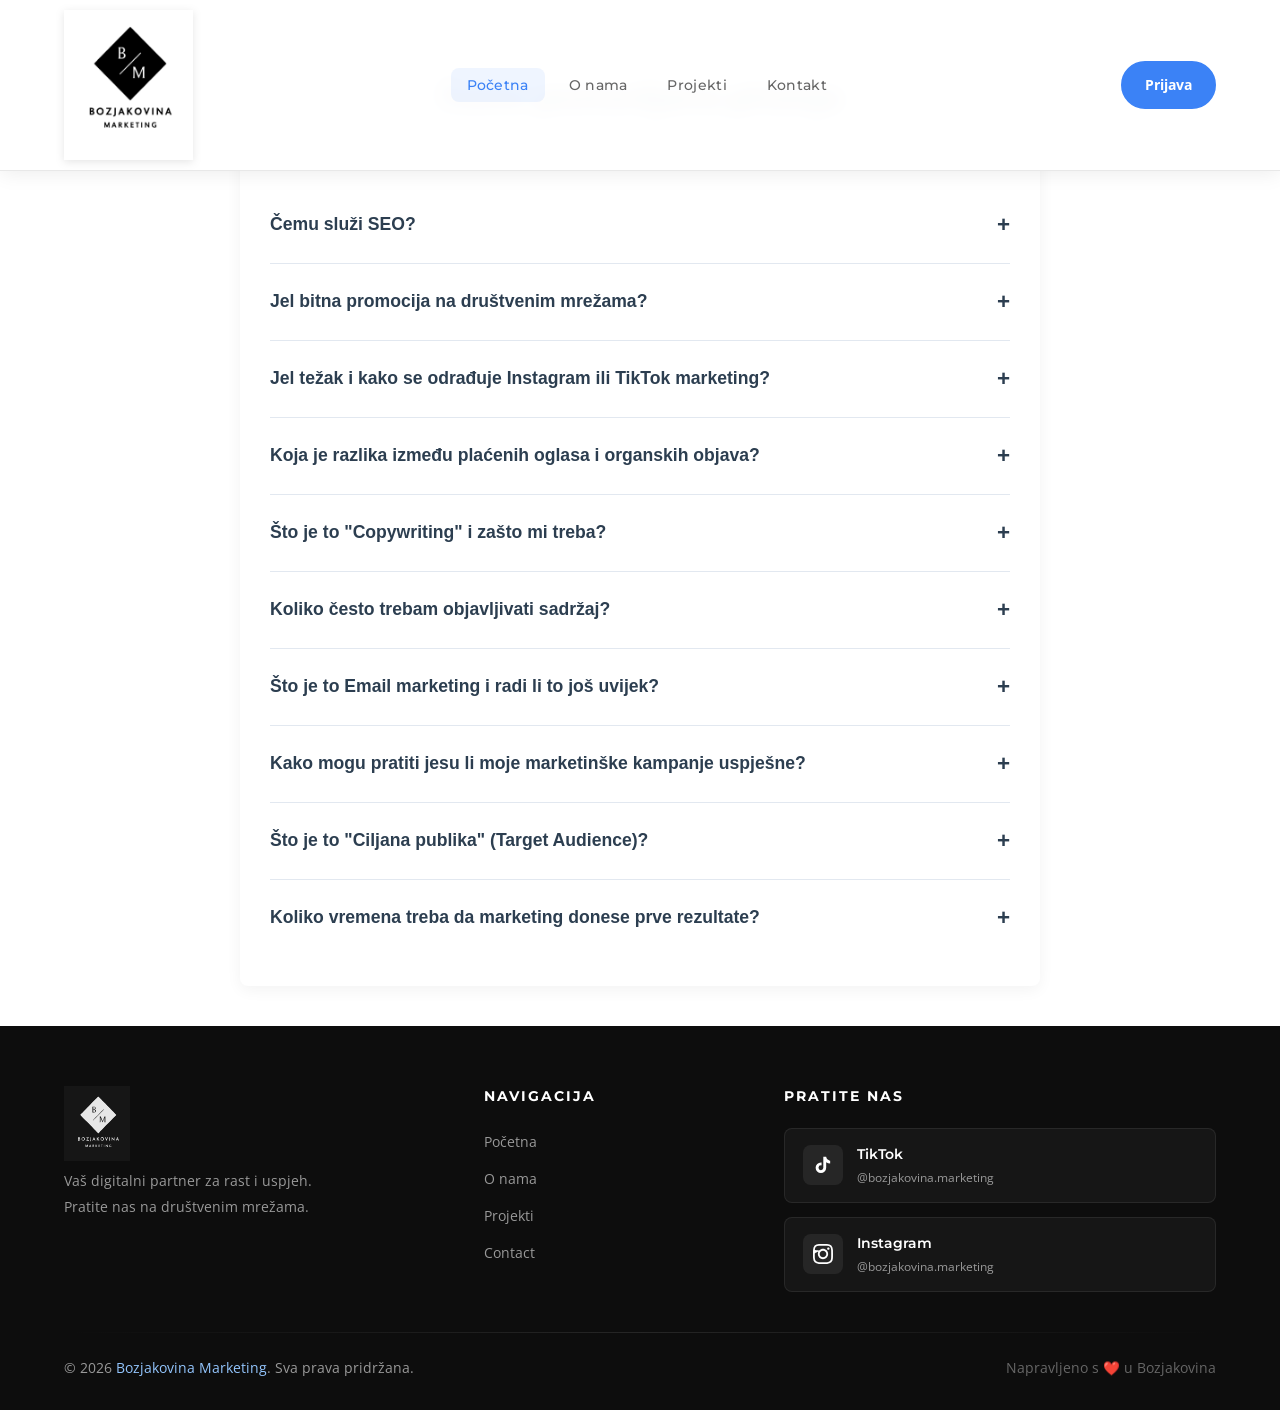
==== faq.html @ fbff88ef "Update faq.html" ====
<!DOCTYPE html>
<html lang="hr">
<head>
    <head>
    <meta charset="UTF-8">
    <meta name="viewport" content="width=device-width, initial-scale=1.0">
    <meta name="author" content="Božjakovina Marketing">
    <meta name="robots" content="index, follow">

    <title>Često Postavljana Pitanja (FAQ) | Božjakovina Marketing</title>
    <meta name="description" content="Saznajte sve o digitalnom marketingu, SEO optimizaciji, TikTok i Instagram oglašavanju. Pogledajte odgovore na najčešća pitanja naših klijenata u Božjakovina Marketingu.">
    <meta name="keywords" content="digitalni marketing faq, SEO optimizacija, instagram marketing, tiktok marketing, društvene mreže, bozjakovina marketing pitanja, nauči marketing">
    <link rel="canonical" href="https://create-webstr.github.io/Bozjakovina-Marketing/faq.html">

    <meta property="og:type" content="website">
    <meta property="og:url" content="https://create-webstr.github.io/Bozjakovina-Marketing/faq.html">
    <meta property="og:title" content="Često Postavljana Pitanja (FAQ) | Božjakovina Marketing">
    <meta property="og:description" content="Naučite osnove digitalnog marketinga kroz našu FAQ stranicu. Saznajte čemu služi SEO i kako pokrenuti društvene mreže.">
    <meta property="og:image" content="https://create-webstr.github.io/Bozjakovina-Marketing/logo.png">
    <meta property="og:site_name" content="Božjakovina Marketing">

    <!-- Twitter kartice -->
    <meta property="twitter:card" content="summary_large_image">
    <meta property="twitter:url" content="https://create-webstr.github.io/Bozjakovina-Marketing/faq.html">
    <meta property="twitter:title" content="Često Postavljana Pitanja (FAQ) | Božjakovina Marketing">
    <meta property="twitter:description" content="Imate pitanja o marketingu? Pogledajte našu FAQ stranicu i naučite osnove SEO-a i društvenih mreža.">
    <meta property="twitter:image" content="https://create-webstr.github.io/Bozjakovina-Marketing/logo.png">

    <!-- Google Strukturirani Podaci (Schema.org) za FAQ stranicu -->
    <script type="application/ld+json">
    {
      "@context": "https://schema.org",
      "@type": "FAQPage",
      "mainEntity": [{
        "@type": "Question",
        "name": "Čemu služi SEO?",
        "acceptedAnswer": {
          "@type": "Answer",
          "text": "SEO (Search Engine Optimization) služi za optimizaciju tvoje web stranice kako bi se ona prikazivala što više na Googleu kada ljudi traže tvoje usluge. Cilj je dobiti besplatan (organski) promet bez plaćanja oglasa."
        }
      }, {
        "@type": "Question",
        "name": "Jel bitna promocija na društvenim mrežama?",
        "acceptedAnswer": {
          "@type": "Answer",
          "text": "Izuzetno je bitna! Društvene mreže su mjesto gdje tvoji potencijalni kupci provode najviše vremena. Kroz njih gradiš povjerenje, komuniciraš izravno s publikom i stvaraš prepoznatljiv brend."
        }
      }, {
        "@type": "Question",
        "name": "Jel težak i kako se odrađuje Instagram ili TikTok marketing?",
        "acceptedAnswer": {
          "@type": "Answer",
          "text": "Nije težak ako si kreativan i dosljedan. Odrađuje se snimanjem kratkih, zanimljivih videozapisa (Reels i TikToks) koji rješavaju probleme tvoje publike ili ih zabavljaju. Ključ je u autentičnosti i praćenju trendova."
        }
      }]
    }
    </script>

    <link href="https://fonts.googleapis.com/css2?family=Montserrat:wght@300;400;600;700;900&family=Open+Sans:wght@300;400;600;700&display=swap" rel="stylesheet">
    <link rel="stylesheet" href="style12.css">
</head>
    
    <header class="header">
        <div class="header-container">
            <a href="index.html" class="logo-wrapper">
                <img src="logo.png" alt="Božjakovina Marketing Logo" class="logo">
            </a>

           <nav class="nav">
                <ul class="nav-list">
                    <li><a href="index.html" class="nav-link active">Početna</a></li>
                    <li><a href="Onama.html" class="nav-link">O nama</a></li>
                    <li><a href="projekti.html" class="nav-link">Projekti</a></li>
                    <li><a href="kontakt.html" class="nav-link">Kontakt</a></li>
                    <!-- ODJAVA ZA MOBITELE (id: mobile-logout) -->
                    <li id="mobile-logout" style="display: none;"><a href="#" onclick="odjava(event)" class="nav-link" style="color: red; font-weight: bold;">Odjava</a></li>
                </ul>
            </nav>
         <div class="header-actions" id="auth-status">
    <a href="prijava.html" class="btn-prijava">Prijava</a>
    </div>
            <button class="mobile-menu-toggle" aria-label="Otvori izbornik">
    <span class="bar"></span>
    <span class="bar"></span>
    <span class="bar"></span>
    </button>
        </div>
    </header>
    
<body>

    <div class="faq-container">
        <h1>Često postavljana pitanja</h1>
        <p class="subtitle">Naučite osnove digitalnog marketinga i unaprijedite svoje poslovanje</p>

        <!-- 1. Pitanje -->
        <div class="faq-item">
            <button class="faq-question">
                <span>Čemu služi SEO?</span>
                <span class="icon">+</span>
            </button>
            <div class="faq-answer">
                SEO (Search Engine Optimization) služi za optimizaciju tvoje web stranice kako bi se ona prikazivala što više na Googleu kada ljudi traže tvoje usluge. Cilj je dobiti besplatan (organski) promet bez plaćanja oglasa.
            </div>
        </div>

        <!-- 2. Pitanje -->
        <div class="faq-item">
            <button class="faq-question">
                <span>Jel bitna promocija na društvenim mrežama?</span>
                <span class="icon">+</span>
            </button>
            <div class="faq-answer">
                Izuzetno je bitna! Društvene mreže su mjesto gdje tvoji potencijalni kupci provode najviše vremena. Kroz njih gradiš povjerenje, komuniciraš izravno s publikom i stvaraš prepoznatljiv brend.
            </div>
        </div>

        <!-- 3. Pitanje -->
        <div class="faq-item">
            <button class="faq-question">
                <span>Jel težak i kako se odrađuje Instagram ili TikTok marketing?</span>
                <span class="icon">+</span>
            </button>
            <div class="faq-answer">
                Nije težak ako si kreativan i dosljedan. Odrađuje se snimanjem kratkih, zanimljivih videozapisa (Reels i TikToks) koji rješavaju probleme tvoje publike ili ih zabavljaju. Ključ je u autentičnosti i praćenju trendova – skupe kamere ti ne trebaju, dovoljan je mobitel.
            </div>
        </div>

        <!-- 4. Pitanje -->
        <div class="faq-item">
            <button class="faq-question">
                <span>Koja je razlika između plaćenih oglasa i organskih objava?</span>
                <span class="icon">+</span>
            </button>
            <div class="faq-answer">
                Organske objave su besplatne i vide ih uglavnom tvoji postojeći pratitelji. Plaćeni oglasi (npr. Meta Ads ili Google Ads) omogućuju ti da platiš platformi kako bi tvoj sadržaj vidjelo tisuće novih ljudi koji točno odgovaraju tvom idealnom kupcu.
            </div>
        </div>

        <!-- 5. Pitanje -->
        <div class="faq-item">
            <button class="faq-question">
                <span>Što je to "Copywriting" i zašto mi treba?</span>
                <span class="icon">+</span>
            </button>
            <div class="faq-answer">
                Copywriting je vještina pisanja tekstova s ciljem da potaknu čitatelja na akciju (npr. kupnju, prijavu na newsletter ili slanje upita). Dobar tekst na stranici može drastično povećati prodaju jer objašnjava vrijednost tvog proizvoda.
            </div>
        </div>

        <!-- 6. Pitanje -->
        <div class="faq-item">
            <button class="faq-question">
                <span>Koliko često trebam objavljivati sadržaj?</span>
                <span class="icon">+</span>
            </button>
            <div class="faq-answer">
                Kvaliteta je uvijek važnija od kvantitete. Za početak je idealno imati 2 do 3 kvalitetne objave tjedno na Instagramu/Facebooku, dok TikTok voli malo češće objavljivanje (čak i svaki dan ako su videi kratki). Najvažnije je da si redovit.
            </div>
        </div>

        <!-- 7. Pitanje -->
        <div class="faq-item">
            <button class="faq-question">
                <span>Što je to Email marketing i radi li to još uvijek?</span>
                <span class="icon">+</span>
            </button>
            <div class="faq-answer">
                Itekako radi! Email marketing je slanje korisnih savjeta, novosti i ponuda direktno u sandučić tvojih pretplatnika. Smatra se jednim od najprofitabilnijih oblika marketinga jer šalješ poruku ljudima koji su već pokazali interes za tebe.
            </div>
        </div>

        <!-- 8. Pitanje -->
        <div class="faq-item">
            <button class="faq-question">
                <span>Kako mogu pratiti jesu li moje marketinške kampanje uspješne?</span>
                <span class="icon">+</span>
            </button>
            <div class="faq-answer">
                Uspjeh se prati pomoću analitičkih alata (poput Google Analyticsa ili ugrađene analitike na Instagramu). Gledaju se metrike kao što su broj posjeta stranici, postotak ljudi koji su kliknuli na oglas (CTR) i na kraju najvažnije – broj ostvarenih upita ili prodaja.
            </div>
        </div>

        <!-- 9. Pitanje -->
        <div class="faq-item">
            <button class="faq-question">
                <span>Što je to "Ciljana publika" (Target Audience)?</span>
                <span class="icon">+</span>
            </button>
            <div class="faq-answer">
                Ciljana publika je specifična skupina ljudi za koju je najvjerojatnije da će kupiti tvoj proizvod ili uslugu. Umjesto da prodaješ svima, marketing usmjeravaš prema njima na temelju njihovih godina, lokacije, interesa i problema koje imaju.
            </div>
        </div>

        <!-- 10. Pitanje -->
        <div class="faq-item">
            <button class="faq-question">
                <span>Koliko vremena treba da marketing donese prve rezultate?</span>
                <span class="icon">+</span>
            </button>
            <div class="faq-answer">
                Plaćeni oglasi mogu donijeti prve upite već u roku od nekoliko dana. S druge strane, dugoročne strategije poput SEO optimizacije i građenja organske publike na društvenim mrežama obično zahtijevaju 3 do 6 mjeseci kontinuiranog rada da bi se vidjeli pravi rezultati.
            </div>
        </div>

    </div>
    
<!-- FOOTER -->
    <footer class="footer">
        <div class="footer-container">

            <!-- Footer gornji dio -->
            <div class="footer-top">
                <!-- Logo i opis -->
                <div class="footer-brand">
                    <img src="LogoVectorCrno.svg" alt="Bozjakovina Marketing Logo" class="footer-logo">
                    <p class="footer-opis">
                        Vaš digitalni partner za rast i uspjeh. 
                        Pratite nas na društvenim mrežama.
                    </p>
                </div>

                <!-- Brze poveznice -->
                <div class="footer-links">
                    <h4 class="footer-naslov">Navigacija</h4>
                    <ul>
                        <li><a href="#home">Početna</a></li>
                        <li><a href="Onama.html">O nama</a></li>
                        <li><a href="projekti.html">Projekti</a></li>
                        <li><a href="kontakt.html">Contact</a></li>
                    </ul>
                </div>

                <!-- Društvene mreže -->
                <div class="footer-social">
                    <h4 class="footer-naslov">Pratite nas</h4>
                    <div class="social-links">

                        <!-- TikTok -->
                        <a href="https://www.tiktok.com/@bozjakovinamarket" 
                           target="_blank" 
                           class="social-card tiktok">
                            <div class="social-icon-wrapper">
                                <svg class="social-svg" viewBox="0 0 24 24" fill="currentColor">
                                    <path d="M19.59 6.69a4.83 4.83 0 01-3.77-4.25V2h-3.45v13.67a2.89 2.89 0 01-2.88 2.5 2.89 2.89 0 01-2.89-2.89 2.89 2.89 0 012.89-2.89c.28 0 .54.04.79.1V9.01a6.27 6.27 0 00-.79-.05 6.34 6.34 0 00-6.34 6.34 6.34 6.34 0 006.34 6.34 6.34 6.34 0 006.33-6.34V8.69a8.18 8.18 0 004.78 1.52V6.75a4.85 4.85 0 01-1.01-.06z"/>
                                </svg>
                            </div>
                            <div class="social-info">
                                <span class="social-name">TikTok</span>
                                <span class="social-handle">@bozjakovina.marketing</span>
                            </div>
                        </a>

                        <!-- Instagram -->
                        <a href="https://www.instagram.com/bozjakovinamarketing" 
                           target="_blank" 
                           class="social-card instagram">
                            <div class="social-icon-wrapper">
                                <svg class="social-svg" viewBox="0 0 24 24" fill="currentColor">
                                    <path d="M12 2.163c3.204 0 3.584.012 4.85.07 3.252.148 4.771 1.691 4.919 4.919.058 1.265.069 1.645.069 4.849 0 3.205-.012 3.584-.069 4.849-.149 3.225-1.664 4.771-4.919 4.919-1.266.058-1.644.07-4.85.07-3.204 0-3.584-.012-4.849-.07-3.26-.149-4.771-1.699-4.919-4.92-.058-1.265-.07-1.644-.07-4.849 0-3.204 013-3.583.07-4.849.149-3.227 1.664-4.771 4.919-4.919 1.266-.057 1.645-.069 4.849-.069zm0-2.163c-3.259 0-3.667.014-4.947.072-4.358.2-6.78 2.618-6.98 6.98-.059 1.281-.073 1.689-.073 4.948 0 3.259.014 3.668.072 4.948.2 4.358 2.618 6.78 6.98 6.98 1.281.058 1.689.072 4.948.072 3.259 0 3.668-.014 4.948-.072 4.354-.2 6.782-2.618 6.979-6.98.059-1.28.073-1.689.073-4.948 0-3.259-.014-3.667-.072-4.947-.196-4.354-2.617-6.78-6.979-6.98-1.281-.059-1.69-.073-4.949-.073zm0 5.838c-3.403 0-6.162 2.759-6.162 6.162s2.759 6.163 6.162 6.163 6.162-2.759 6.162-6.163c0-3.403-2.759-6.162-6.162-6.162zm0 10.162c-2.209 0-4-1.79-4-4 0-2.209 1.791-4 4-4s4 1.791 4 4c0 2.21-1.791 4-4 4zm6.406-11.845c-.796 0-1.441.645-1.441 1.44s.645 1.44 1.441 1.44c.795 0 1.439-.645 1.439-1.44s-.644-1.44-1.439-1.44z"/>
                                </svg>
                            </div>
                            <div class="social-info">
                                <span class="social-name">Instagram</span>
                                <span class="social-handle">@bozjakovina.marketing</span>
                            </div>
                        </a>

                    </div>
                </div>
            </div>

            <!-- Footer donji dio -->
            <div class="footer-bottom">
                <div class="footer-divider"></div>
                <div class="footer-bottom-content">
                    <p class="footer-copyright">
                        &copy; 2026 <span class="highlight">Bozjakovina Marketing</span>. Sva prava pridržana.
                    </p>
                    <p class="footer-made">Napravljeno s ❤️ u Bozjakovina</p>
                </div>
            </div>

        </div>
    </footer>

    <script>
  // Mobilni izbornik lakša navigacija
        const menuToggle = document.querySelector('.mobile-menu-toggle');
        const navList = document.querySelector('.nav-list');

        menuToggle.addEventListener('click', () => {
            menuToggle.classList.toggle('active');
            navList.classList.toggle('active');
        });

        document.querySelectorAll('.nav-link').forEach(link => {
            link.addEventListener('click', () => {
                menuToggle.classList.remove('active');
                navList.classList.remove('active');
            });
        });
    </script>
    
    <script>
        // Selektiramo sve gumbe s pitanjima
        const questions = document.querySelectorAll('.faq-question');

        // Prolazimo kroz svaki gumb pomoću klasične petlje
        for (let i = 0; i < questions.length; i++) {
            questions[i].addEventListener('click', function() {
                // Pronalazimo glavni kontejner tog pitanja (.faq-item)
                const item = this.parentElement;
                
                // Ako želiš da se klikom na jedno pitanje automatski zatvore sva ostala, 
                // otkomentiraj (makni //) sljedeće tri linije koda ispod:
                // document.querySelectorAll('.faq-item').forEach(el => {
                //     if(el !== item) el.classList.remove('active');
                // });

                // Toggle klase 'active' na kliknutom elementu
                item.classList.toggle('active');
            });
        }
    </script>
            <script>
            window.onload = function() {
            const spremljenoIme = localStorage.getItem('korisnikIme');
            const authStatus = document.getElementById('auth-status');
            const mobileLogout = document.getElementById('mobile-logout');

            if (spremljenoIme) {
                // 1. Postavi desktop verziju (Ime + Odjava pored)
                if (authStatus) {
                    authStatus.innerHTML = `
                        <span class="desktop-user-name" style="margin-right:15px; font-weight:700; color: #333;">Bok, ${spremljenoIme}</span>
                        <a href="#" class="desktop-logout-btn" onclick="odjava(event)" style="color:red; font-size:0.8rem; font-weight:bold; text-decoration:none;">Odjava</a>
                    `;
                }
                
                // 2. Omogući mobilnu verziju u hamburgeru
                if (mobileLogout) {
                    mobileLogout.style.display = 'block';
                }
            }
        };
        // Funkcija za odjavu
        function odjava(event) {
            if(event) event.preventDefault(); // Sprječava skakanje stranice na vrh zbog '#' linka
            localStorage.removeItem('korisnikIme'); // Briše ime iz memorije browsera
            location.reload(); // Osvježava stranicu da ponovno prikaže gumb "Prijava"
        }
    </script>
</body>
</html>
---- style12.css ----
* {
    margin: 0;
    padding: 0;
    box-sizing: border-box;
}

:root {
    /* Crno-bijela paleta s nijansama sive */
    --bijela:        #FFFFFF;
    --svijetlo-siva: #F5F5F5;
    --siva-1:        #E8E8E8;
    --siva-2:        #CCCCCC;
    --siva-3:        #999999;
    --siva-4:        #666666;
    --tamno-siva:    #333333;
    --gotovo-crna:   #1A1A1A;
    --crna:          #0D0D0D;

    /* Plava paleta */
    --plava-svijetla: #93C5FD;
    --plava:          #3B82F6;
    --plava-tamna:    #1D4ED8;
    --plava-extra:    #1E3A8A;

    /* Ostalo */
    --border-radius:  8px;
    --border-radius-lg: 16px;
    --transition:     all 0.3s ease;
    --shadow:         0 4px 20px rgba(0, 0, 0, 0.15);
    --shadow-hover:   0 8px 30px rgba(59, 130, 246, 0.25);
}

html {
    scroll-behavior: smooth;
}

body {
    font-family: 'Open Sans', sans-serif;
    background-color: var(--bijela);
    color: var(--tamno-siva);
    line-height: 1.6;
    overflow-x: hidden;
}

/* ========================================
   POMOĆNE KLASE
======================================== */
.highlight {
    color: var(--plava);
}

.section-container {
    max-width: 1200px;
    margin: 0 auto;
    padding: 80px 24px;
}

.section-title {
    font-family: 'Montserrat', sans-serif;
    font-size: clamp(1.8rem, 4vw, 2.8rem);
    font-weight: 700;
    color: var(--gotovo-crna);
    text-align: center;
    margin-bottom: 12px;
}

.section-subtitle {
    text-align: center;
    color: var(--siva-4);
    font-size: 1.1rem;
    margin-bottom: 60px;
}

/* ========================================
   GUMBI
======================================== */
.btn {
    display: inline-block;
    padding: 14px 32px;
    border-radius: var(--border-radius);
    font-family: 'Montserrat', sans-serif;
    font-weight: 600;
    font-size: 0.95rem;
    text-decoration: none;
    cursor: pointer;
    border: 2px solid transparent;
    transition: var(--transition);
    letter-spacing: 0.5px;
}

.btn-primary {
    background-color: var(--plava);
    color: var(--bijela);
    border-color: var(--plava);
}

.btn-primary:hover {
    background-color: var(--plava-tamna);
    border-color: var(--plava-tamna);
    transform: translateY(-2px);
    box-shadow: var(--shadow-hover);
}

.btn-secondary {
    background-color: transparent;
    color: var(--tamno-siva);
    border-color: var(--siva-2);
}

.btn-secondary:hover {
    background-color: var(--tamno-siva);
    color: var(--bijela);
    border-color: var(--tamno-siva);
    transform: translateY(-2px);
}

/* ========================================
   HEADER
======================================== */
.header {
    position: fixed;
    top: 0;
    left: 0;
    width: 100%;
    z-index: 1000;
    background-color: rgba(255, 255, 255, 0.96);
    backdrop-filter: blur(10px);
    border-bottom: 1px solid var(--siva-1);
    box-shadow: 0 2px 20px rgba(0, 0, 0, 0.08);
}

.header-container {
    max-width: 1200px;
    margin: 0 auto;
    padding: 0 24px;
    height: 170px;
    display: flex;
    align-items: center;
    justify-content: space-between;
}

/* Logo */
.logo-wrapper {
    display: flex;
    align-items: left;
    gap: 12px; /* Razmak između slike i teksta ako ga dodaš */
    text-decoration: none;
}

.logo {
    /* Povećano sa 44px na 54px za bolju vidljivost */
    height: 150px; 
    width: auto;
    transition: var(--transition);
    /* Uklonjen filter brightness(0) kako bi se vidjele originalne boje */
    /* Ako želiš da bude crn, ostavi filter, ali preporučujem original */
    filter: drop-shadow(0 2px 4px rgba(0,0,0,0.1));
}

.logo:hover {
    transform: scale(1.05); /* Lagano povećanje na hover umjesto samo promjene boje */
}

/* Dodatak: Tekstualni logo ako je slika presitna */
.logo-text {
    font-family: 'Montserrat', sans-serif;
    font-weight: 800;
    font-size: 1.4rem;
    color: var(--gotovo-crna);
    letter-spacing: -0.5px;
    text-transform: uppercase;
}

.logo-text span {
    color: var(--plava);
}

/* Navigacija */
.nav-list {
    list-style: none;
    display: flex;
    gap: 8px;
    align-items: center;
}

.nav-link {
    text-decoration: none;
    color: var(--siva-4);
    font-family: 'Montserrat', sans-serif;
    font-weight: 500;
    font-size: 0.9rem;
    padding: 8px 16px;
    border-radius: var(--border-radius);
    transition: var(--transition);
    letter-spacing: 0.3px;
}

.nav-link:hover,
.nav-link.active {
    color: var(--plava);
    background-color: rgba(59, 130, 246, 0.08);
}

/* ========================================
   HERO SEKCIJA
======================================== */
.hero {
    min-height: 100vh;
    display: flex;
    align-items: center;
    justify-content: center;
    position: relative;
    background: linear-gradient(
        135deg,
        var(--bijela) 0%,
        var(--svijetlo-siva) 50%,
        var(--siva-1) 100%
    );
    overflow: hidden;
    padding-top: 72px;
}

.hero-content {
    text-align: center;
    z-index: 2;
    padding: 40px 24px;
    max-width: 800px;
}

.hero-subtitle {
    font-family: 'Montserrat', sans-serif;
    font-size: 1rem;
    font-weight: 400;
    color: var(--siva-4);
    letter-spacing: 3px;
    text-transform: uppercase;
    margin-bottom: 16px;
}

.hero-title {
    font-family: 'Montserrat', sans-serif;
    font-size: clamp(2.5rem, 8vw, 5.5rem);
    font-weight: 900;
    line-height: 1.1;
    color: var(--gotovo-crna);
    margin-bottom: 24px;
    letter-spacing: -1px;
}

.hero-description {
    font-size: 1.15rem;
    color: var(--siva-4);
    margin-bottom: 40px;
    line-height: 1.8;
    font-weight: 300;
}

.hero-buttons {
    display: flex;
    gap: 16px;
    justify-content: center;
    flex-wrap: wrap;
}

/* Dekorativni krugovi */
.hero-decoration {
    position: absolute;
    width: 100%;
    height: 100%;
    top: 0;
    left: 0;
    pointer-events: none;
    z-index: 1;
}

.circle {
    position: absolute;
    border-radius: 50%;
    opacity: 0.08;
}

.circle-1 {
    width: 600px;
    height: 600px;
    background: var(--plava);
    top: -200px;
    right: -150px;
}

.circle-2 {
    width: 400px;
    height: 400px;
    background: var(--tamno-siva);
    bottom: -100px;
    left: -100px;
}

.circle-3 {
    width: 200px;
    height: 200px;
    background: var(--plava-tamna);
    top: 40%;
    left: 10%;
    opacity: 0.05;
}

/* ========================================
   USLUGE SEKCIJA
======================================== */
.usluge {
    background-color: var(--bijela);
    border-top: 1px solid var(--siva-1);
}

.usluge-grid {
    display: grid;
    grid-template-columns: repeat(auto-fit, minmax(240px, 1fr));
    gap: 28px;
    margin-top: 20px;
}

.usluga-card {
    background-color: var(--svijetlo-siva);
    border: 1px solid var(--siva-1);
    border-radius: var(--border-radius-lg);
    padding: 36px 28px;
    text-align: center;
    transition: var(--transition);
    position: relative;
    overflow: hidden;
}

.usluga-card::before {
    content: '';
    position: absolute;
    top: 0;
    left: 0;
    width: 100%;
    height: 3px;
    background: linear-gradient(90deg, var(--plava), var(--plava-tamna));
    transform: scaleX(0);
    transition: var(--transition);
}

.usluga-card:hover {
    transform: translateY(-6px);
    box-shadow: var(--shadow-hover);
    border-color: rgba(59, 130, 246, 0.2);
    background-color: var(--bijela);
}

.usluga-card:hover::before {
    transform: scaleX(1);
}

.card-icon {
    font-size: 2.8rem;
    margin-bottom: 20px;
    display: block;
}

.usluga-card h3 {
    font-family: 'Montserrat', sans-serif;
    font-size: 1.2rem;
    font-weight: 700;
    color: var(--gotovo-crna);
    margin-bottom: 12px;
}

.usluga-card p {
    color: var(--siva-4);
    font-size: 0.95rem;
    line-height: 1.7;
}

/* ========================================
   O NAMA SEKCIJA
======================================== */
.o-nama {
    background-color: var(--svijetlo-siva);
    border-top: 1px solid var(--siva-1);
    border-bottom: 1px solid var(--siva-1);
}

.o-nama-content {
    display: grid;
    grid-template-columns: 1fr 1fr;
    gap: 80px;
    align-items: center;
}

.o-nama-text p {
    color: var(--siva-4);
    font-size: 1rem;
    line-height: 1.8;
    margin-bottom: 20px;
}

.o-nama-text .section-title {
    text-align: left;
    margin-bottom: 24px;
}

/* Statistike */
.statistike {
    display: flex;
    gap: 32px;
    margin-top: 36px;
}

.stat {
    display: flex;
    flex-direction: column;
    align-items: center;
    padding: 20px 24px;
    background: var(--bijela);
    border: 1px solid var(--siva-1);
    border-radius: var(--border-radius);
    flex: 1;
    transition: var(--transition);
}

.stat:hover {
    border-color: var(--plava);
    box-shadow: 0 4px 15px rgba(59, 130, 246, 0.15);
}

.stat-broj {
    font-family: 'Montserrat', sans-serif;
    font-size: 2rem;
    font-weight: 900;
    color: var(--plava);
}

.stat-tekst {
    font-size: 0.8rem;
    color: var(--siva-4);
    font-weight: 600;
    text-transform: uppercase;
    letter-spacing: 0.5px;
    margin-top: 4px;
    text-align: center;
}

/* Vizual */
.visual-box {
    display: flex;
    align-items: center;
    justify-content: center;
    background: var(--bijela);
    border: 2px solid var(--siva-1);
    border-radius: var(--border-radius-lg);
    padding: 60px 40px;
    box-shadow: var(--shadow);
    position: relative;
    overflow: hidden;
}

.visual-box::after {
    content: '';
    position: absolute;
    bottom: 0;
    left: 0;
    width: 100%;
    height: 4px;
    background: linear-gradient(90deg, var(--plava), var(--plava-tamna));
}

.visual-logo {
    width: 80%;
    max-width: 280px;
    height: auto;
    filter: brightness(0);
    opacity: 0.85;
}

/* ========================================
   KONTAKT SEKCIJA
======================================== */
.kontakt {
    background-color: var(--bijela);
}

.kontakt-wrapper {
    display: grid;
    grid-template-columns: 1fr 1.5fr;
    gap: 60px;
    align-items: start;
}

.kontakt-info {
    display: flex;
    flex-direction: column;
    gap: 28px;
}

.kontakt-item {
    display: flex;
    align-items: flex-start;
    gap: 16px;
    padding: 20px;
    background-color: var(--svijetlo-siva);
    border: 1px solid var(--siva-1);
    border-radius: var(--border-radius);
    transition: var(--transition);
}

.kontakt-item:hover {
    border-color: var(--plava);
    box-shadow: 0 4px 15px rgba(59, 130, 246, 0.1);
}

.kontakt-icon {
    font-size: 1.6rem;
    flex-shrink: 0;
    margin-top: 2px;
}

.kontakt-item strong {
    font-family: 'Montserrat', sans-serif;
    font-size: 0.85rem;
    color: var(--plava);
    text-transform: uppercase;
    letter-spacing: 1px;
    display: block;
    margin-bottom: 4px;
}

.kontakt-item p {
    color: var(--siva-4);
    font-size: 0.95rem;
}

/* Forma */
.kontakt-forma {
    display: flex;
    flex-direction: column;
    gap: 16px;
}

.forma-group {
    width: 100%;
}

.forma-input,
.forma-textarea {
    width: 100%;
    padding: 14px 18px;
    background-color: var(--svijetlo-siva);
    border: 1.5px solid var(--siva-1);
    border-radius: var(--border-radius);
    font-family: 'Open Sans', sans-serif;
    font-size: 0.95rem;
    color: var(--tamno-siva);
    transition: var(--transition);
    outline: none;
    resize: none;
}

.forma-input:focus,
.forma-textarea:focus {
    border-color: var(--plava);
    background-color: var(--bijela);
    box-shadow: 0 0 0 3px rgba(59, 130, 246, 0.1);
}

.forma-input::placeholder,
.forma-textarea::placeholder {
    color: var(--siva-3);
}

.forma-textarea {
    min-height: 140px;
}

/* ========================================
   FOOTER
======================================== */
.footer {
    background-color: var(--crna);
    color: var(--siva-2);
}

.footer-container {
    max-width: 1200px;
    margin: 0 auto;
    padding: 0 24px;
}

/* Footer gornji dio */
.footer-top {
    display: grid;
    grid-template-columns: 1.5fr 1fr 1.8fr;
    gap: 60px;
    padding: 60px 0 40px;
}

/* Brand / Logo dio */
.footer-brand {
    display: left;
    flex-direction: column;
    gap: 20px;
}

.footer-logo {
    height: 75px;
    width: auto;
    opacity: 0.9;
    transition: var(--transition);
}

.footer-logo:hover {
    filter: brightness(0) invert(40%) sepia(90%) 
            saturate(500%) hue-rotate(200deg);
    opacity: 1;
}

.footer-opis {
    color: var(--siva-3);
    font-size: 0.9rem;
    line-height: 1.8;
    max-width: 280px;
}

/* Footer linkovi */
.footer-naslov {
    font-family: 'Montserrat', sans-serif;
    font-size: 0.85rem;
    font-weight: 700;
    color: var(--bijela);
    text-transform: uppercase;
    letter-spacing: 2px;
    margin-bottom: 20px;
}

.footer-links ul {
    list-style: none;
    display: flex;
    flex-direction: column;
    gap: 10px;
}

.footer-links a {
    text-decoration: none;
    color: var(--siva-3);
    font-size: 0.9rem;
    transition: var(--transition);
    display: inline-block;
    padding: 2px 0;
}

.footer-links a:hover {
    color: var(--plava-svijetla);
    transform: translateX(4px);
}

/* Društvene mreže */
.footer-social {
    display: flex;
    flex-direction: column;
}

.social-links {
    display: flex;
    flex-direction: column;
    gap: 14px;
}

.social-card {
    display: flex;
    align-items: center;
    gap: 14px;
    padding: 14px 18px;
    border-radius: var(--border-radius);
    text-decoration: none;
    background-color: rgba(255, 255, 255, 0.04);
    border: 1px solid rgba(255, 255, 255, 0.08);
    transition: var(--transition);
}

.social-card:hover {
    transform: translateY(-2px);
    border-color: rgba(255, 255, 255, 0.15);
}

/* TikTok hover */
.social-card.tiktok:hover {
    background-color: rgba(255, 255, 255, 0.08);
    border-color: rgba(255, 255, 255, 0.2);
    box-shadow: 0 4px 20px rgba(255, 255, 255, 0.05);
}

/* Instagram hover */
.social-card.instagram:hover {
    background-color: rgba(59, 130, 246, 0.1);
    border-color: rgba(59, 130, 246, 0.3);
    box-shadow: 0 4px 20px rgba(59, 130, 246, 0.15);
}

.social-icon-wrapper {
    width: 40px;
    height: 40px;
    display: flex;
    align-items: center;
    justify-content: center;
    background-color: rgba(255, 255, 255, 0.07);
    border-radius: 8px;
    flex-shrink: 0;
}

.social-svg {
    width: 20px;
    height: 20px;
    color: var(--bijela);
}

.social-card.instagram:hover .social-svg {
    color: var(--plava-svijetla);
}

.social-info {
    display: flex;
    flex-direction: column;
    gap: 2px;
}

.social-name {
    font-family: 'Montserrat', sans-serif;
    font-weight: 600;
    font-size: 0.9rem;
    color: var(--bijela);
}

.social-handle {
    font-size: 0.78rem;
    color: var(--siva-3);
}

/* Footer donji dio */
.footer-divider {
    height: 1px;
    background: linear-gradient(
        90deg,
        transparent,
        rgba(255, 255, 255, 0.1),
        transparent
    );
}

.footer-bottom {
    padding-bottom: 32px;
}

.footer-bottom-content {
    padding-top: 24px;
    display: flex;
    justify-content: space-between;
    align-items: center;
    flex-wrap: wrap;
    gap: 12px;
}

.footer-copyright {
    font-size: 0.85rem;
    color: var(--siva-3);
}

.footer-copyright .highlight {
    color: var(--plava-svijetla);
}

.footer-made {
    font-size: 0.85rem;
    color: var(--siva-4);
}

/* ========================================
   RESPONZIVNOST
======================================== */

/* Tablet */
@media (max-width: 1024px) {
    .o-nama-content {
        grid-template-columns: 1fr;
        gap: 40px;
    }

    .o-nama-text .section-title {
        text-align: center;
    }

    .visual-box {
        max-width: 400px;
        margin: 0 auto;
    }

    .footer-top {
        grid-template-columns: 1fr 1fr;
        gap: 40px;
    }

    .footer-brand {
        grid-column: 1 / -1;
    }

    .footer-opis {
        max-width: 100%;
    }
}

/* Mobitel */
@media (max-width: 768px) {
    .header-container {
        padding: 0 16px;
    }

    .nav-list {
        gap: 4px;
    }

    .nav-link {
        font-size: 0.8rem;
        padding: 8px 10px;
    }

    .hero-buttons {
        flex-direction: column;
        align-items: center;
    }

    .statistike {
        flex-wrap: wrap;
        gap: 16px;
    }

    .kontakt-wrapper {
        grid-template-columns: 1fr;
        gap: 40px;
    }

    .footer-top {
        grid-template-columns: 1fr;
        gap: 36px;
        padding: 40px 0 30px;
    }

    .footer-brand {
        grid-column: 1;
    }

    .footer-bottom-content {
        flex-direction: column;
        text-align: center;
    }

    .section-container {
        padding: 60px 16px;
    }
}

/* Mali mobilni */
@media (max-width: 480px) {
    .logo {
        height: 36px;
    }

    .hero-title {
        font-size: 2.2rem;
    }

    .usluge-grid {
        grid-template-columns: 1fr;
    }

    .statistike {
        flex-direction: column;
    }

    .stat {
        flex-direction: row;
        justify-content: space-between;
        gap: 8px;
    }
}

/* Stil za Hamburger ikonu */
.mobile-menu-toggle {
    display: none; /* Skriveno na desktopu */
    flex-direction: column;
    gap: 6px;
    background: none;
    border: none;
    cursor: pointer;
    z-index: 1001;
}

.mobile-menu-toggle .bar {
    width: 30px;
    height: 3px;
    background-color: var(--plava);
    transition: var(--transition);
}

/* Stil za navigaciju na mobitelu */
@media (max-width: 768px) {
    .mobile-menu-toggle {
        display: flex; /* Prikazuje se samo na mobitelu */
    }

    .nav-list {
        position: fixed;
        top: 0;
        right: -100%; /* Skriveno desno izvan ekrana */
        width: 80%;
        height: 100vh;
        background-color: var(--bijela);
        flex-direction: column;
        justify-content: center;
        gap: 30px;
        transition: 0.4s ease-in-out;
        box-shadow: -5px 0 15px rgba(0,0,0,0.1);
        z-index: 1000;
    }

    /* Klasa koju JS dodaje kad kliknemo */
    .nav-list.active {
        right: 0;
    }

    .nav-link {
        font-size: 1.2rem;
    }

    /* Animacija hamburgera u 'X' kad je otvoren */
    .mobile-menu-toggle.active .bar:nth-child(1) {
        transform: translateY(9px) rotate(45deg);
    }
    .mobile-menu-toggle.active .bar:nth-child(2) {
        opacity: 0;
    }
    .mobile-menu-toggle.active .bar:nth-child(3) {
        transform: translateY(-9px) rotate(-45deg);
    }
}
/* ========================================
   POPRAVAK ZA VISUAL BOX (SLIKA O NAMA)
======================================== */

.visual-box {
    display: flex;
    align-items: center;
    justify-content: center;
    background: var(--bijela);
    border: 2px solid var(--siva-1);
    border-radius: var(--border-radius-lg);
    padding: 20px;            /* Smanjen padding da slika ima više mjesta */
    box-shadow: var(--shadow);
    position: relative;
    overflow: hidden;
    min-height: 300px;        /* Osigurava minimalnu visinu okvira */
    width: 100%;              /* Širina okvira prati roditeljski kontejner */
}

.visual-logo {
    width: 100%;              /* Slika će se raširiti do rubova okvira... */
    max-width: 400px;         /* ...ali neće ići preko 400px širine */
    height: auto;             /* Zadržava originalne proporcije */
    object-fit: contain;      /* KLJUČNO: Osigurava da cijela slika stane unutar okvira bez rezanja */
    filter: none;             /* Uklanjamo filter da se logo vidi u boji */
    opacity: 1;               /* Puna vidljivost */
    transition: var(--transition);
}

/* Responzivno prilagođavanje za mobitele */
@media (max-width: 768px) {
    .visual-box {
        min-height: 200px;    /* Nešto niži okvir na manjim ekranima */
        padding: 10px;
    }
}

/* ========================================
   SMANJIVANJE HEADERA ZA MOBITELE
======================================== */

@media (max-width: 768px) {
    /* Smanjujemo visinu cijelog headera sa 170px na 80px */
    .header-container {
        height: 80px !important; 
        padding: 0 20px;
    }

    /* Smanjujemo logo sa 150px na 50px da stane u manji header */
    .logo {
        height: 50px !important;
        width: auto;
    }

    /* Pomakni hero sekciju prema gore jer je header sada manji */
    .hero {
        padding-top: 100px !important;
        min-height: auto;
    }
}

/* Smanjivanje headera SAMO na početnoj stranici za mobitele */
@media (max-width: 768px) {
    .pocetna-stranica .header-container {
        height: 85px !important;
        padding: 0 15px;
    }

    .pocetna-stranica .logo {
        height: 55px !important;
        width: auto;
    }

    /* Smanjujemo i razmak hero sekcije da tekst dođe više gore */
    .pocetna-stranica .hero {
        padding-top: 110px !important;
    }
}

/* Stil za gumb u headeru */
.header-actions {
    display: flex;
    align-items: center;
    margin-left: 20px;
}

.btn-prijava {
    background-color: var(--plava);
    color: var(--bijela);
    padding: 10px 22px;
    border-radius: 50px;
    text-decoration: none;
    font-weight: 700;
    font-size: 0.9rem;
    transition: var(--transition);
    border: 2px solid var(--plava);
}

.btn-prijava:hover {
    background-color: transparent;
    color: var(--plava);
}

/* PRILAGODBA ZA MOBITELE */
@media (max-width: 768px) {
    /* Gumb ostaje vidljiv pored hamburgera, ali ga malo smanjimo */
    .btn-prijava {
        padding: 6px 15px;
        font-size: 0.8rem;
        margin-right: 10px; /* Razmak od hamburgera */
    }
    
    .header-actions {
        margin-left: auto; /* Gura gumb prema desno, do hamburgera */
    }
    
    /* Sakrij originalni link Prijave u padajućem meniju ako je ostao */
    .nav-list a[href="prijava.html"] {
        display: none;
    }
}


/* --- Pametno skrivanje odjave ovisno o ekranu --- */

/* Na velikim ekranima (Desktop): Sakrij odjavu iz hamburgera */
@media (min-width: 769px) {
    #mobile-logout {
        display: none !important; /* Force skrivanje u navigaciji na desktopu */
    }
}

/* Na malim ekranima (Mobiteli): Sakrij odjavu s desktop pozicije */
@media (max-width: 768px) {
    .desktop-logout-btn {
        display: none !important; /* Skriva crveni gumb pored imena na mobitelu */
    }
    .desktop-user-name {
        margin-right: 0 !important; /* Popravlja razmak jer gumba više nema */
    }
}

/* Sakrij mobilnu odjavu na desktopu */
@media (min-width: 769px) {
    #mobile-logout {
        display: none !important;
    }
}

.faq-container {
            max-width: 800px;
            margin: 40px auto;
            background: #fff;
            padding: 30px;
            border-radius: 8px;
            box-shadow: 0 4px 15px rgba(0,0,0,0.05);
        }

        h1 {
            text-align: center;
            color: #2c3e50;
            margin-bottom: 10px;
        }

        .subtitle {
            text-align: center;
            color: #7f8c8d;
            margin-bottom: 30px;
        }

        /* Stilovi za Accordion (Pitanja i Odgovore) */
        .faq-item {
            border-bottom: 1px solid #e2e8f0;
            padding: 15px 0;
        }

        .faq-item:last-child {
            border-bottom: none;
        }

        /* Gumb/Pitanje */
        .faq-question {
            background: none;
            border: none;
            text-align: left;
            width: 100%;
            font-size: 1.1rem;
            font-weight: 600;
            color: #2c3e50;
            padding: 10px 0;
            cursor: pointer;
            display: flex;
            justify-content: space-between;
            align-items: center;
            transition: color 0.2s ease;
        }

        .faq-question:hover {
            color: #3498db;
        }

        /* Ikona plus/minus */
        .icon {
            font-size: 1.4rem;
            transition: transform 0.3s ease;
        }

        /* Skriveni okvir s odgovorom */
        .faq-answer {
            max-height: 0;
            overflow: hidden;
            transition: max-height 0.3s ease-out, padding 0.3s ease-out;
            color: #555;
            line-height: 1.6;
            font-size: 0.95rem;
            background-color: #f9fbfd;
            border-radius: 5px;
            padding: 0 15px; /* Početni padding je 0 gore-dolje da se ne vidi */
        }

        /* Klasa koju JS dodaje kada je pitanje aktivno (otvoreno) */
        .faq-item.active .faq-answer {
            padding: 15px;
            /* max-height prebacujemo na veliku vrijednost da se glatko otvori */
            max-height: 300px; 
            border-left: 4px solid #3498db;
        }

        .faq-item.active .icon {
            transform: rotate(45deg); /* Rotira plus da postane x/minus */
            color: #e74c3c;
        }
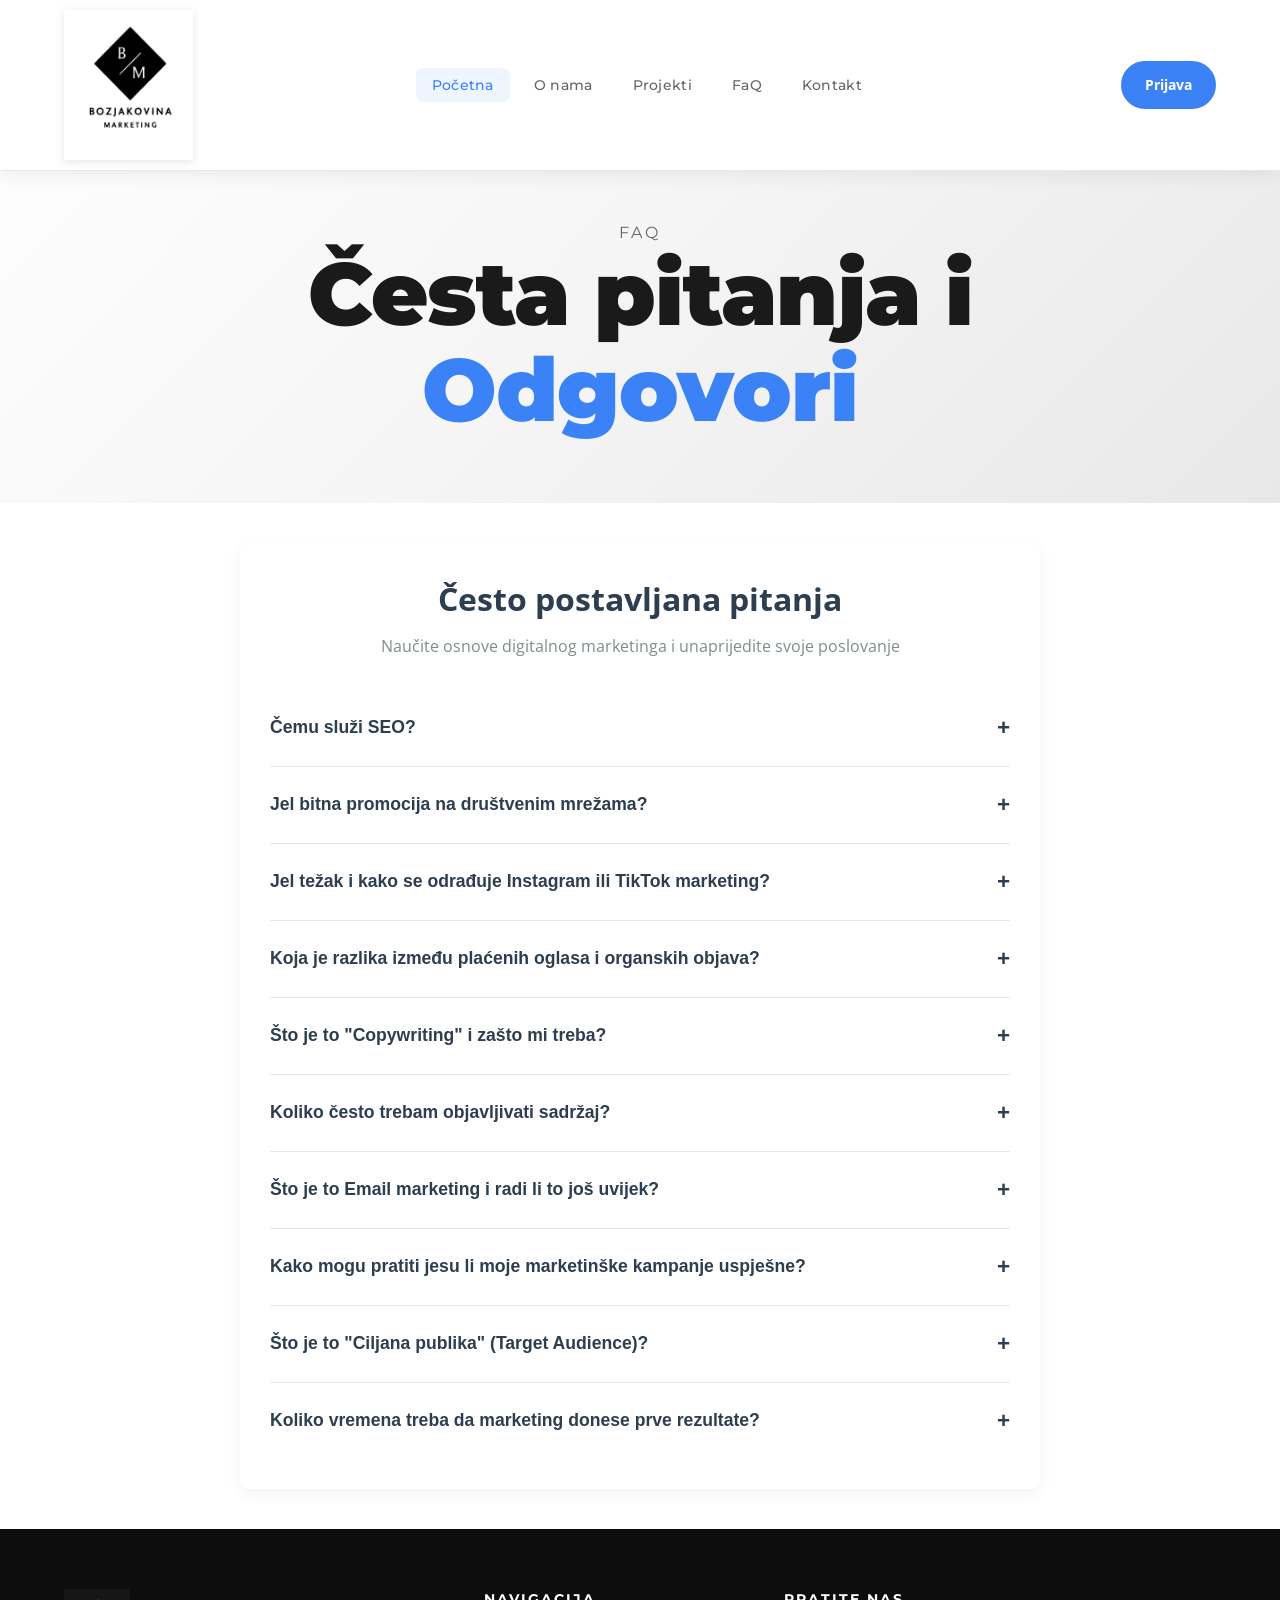
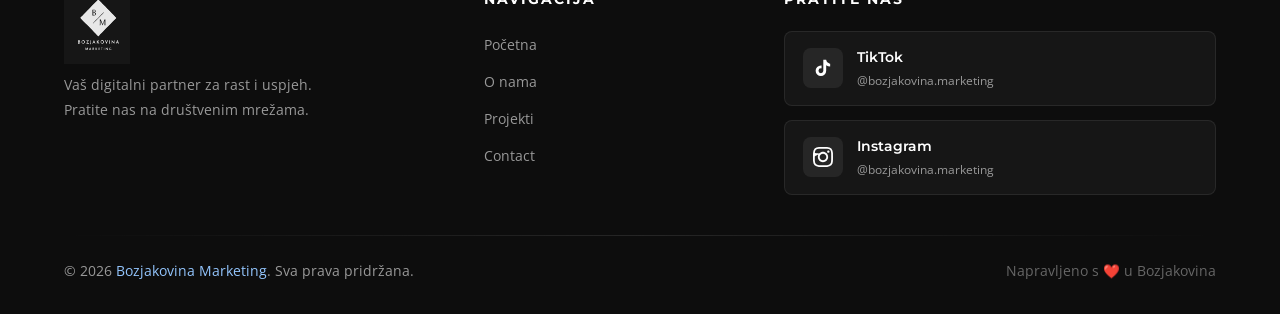
==== commit 2fbbc6a9: "Update faq.html" ====
--- a/faq.html
+++ b/faq.html
@@ -71,11 +71,13 @@
                     <li><a href="index.html" class="nav-link active">Početna</a></li>
                     <li><a href="Onama.html" class="nav-link">O nama</a></li>
                     <li><a href="projekti.html" class="nav-link">Projekti</a></li>
+                    <li><a href="faq.html" class="nav-link">FaQ</a></li>
                     <li><a href="kontakt.html" class="nav-link">Kontakt</a></li>
                     <!-- ODJAVA ZA MOBITELE (id: mobile-logout) -->
                     <li id="mobile-logout" style="display: none;"><a href="#" onclick="odjava(event)" class="nav-link" style="color: red; font-weight: bold;">Odjava</a></li>
                 </ul>
             </nav>
+
          <div class="header-actions" id="auth-status">
     <a href="prijava.html" class="btn-prijava">Prijava</a>
     </div>
@@ -86,6 +88,14 @@
     </button>
         </div>
     </header>
+
+  <!-- HERO SEKCIJA -->
+    <section class="hero" style="min-height: 40vh; padding-top: 180px;">
+        <div class="hero-content">
+            <span class="hero-subtitle">FaQ</span>
+            <h1 class="hero-title">Česta pitanja i <span class="highlight">Odgovori</span></h1>
+        </div>
+    </section>
     
 <body>
 
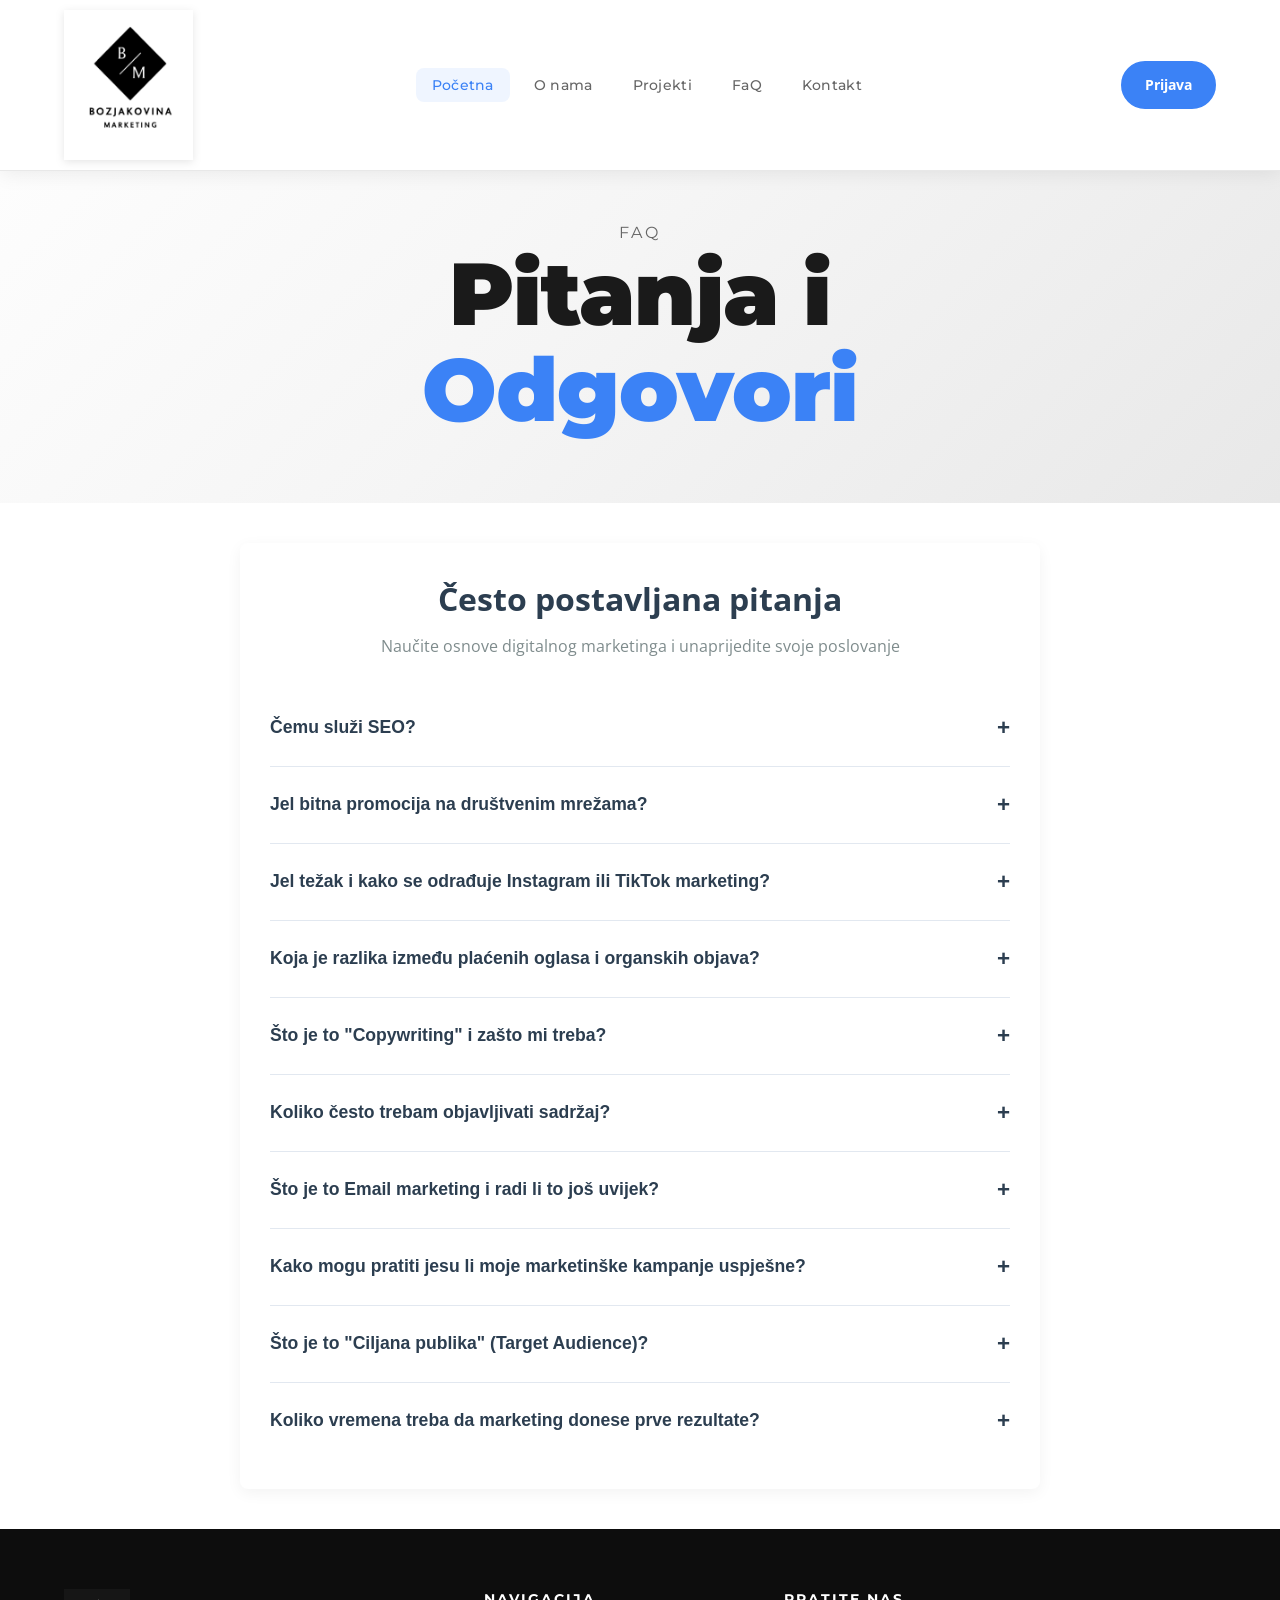
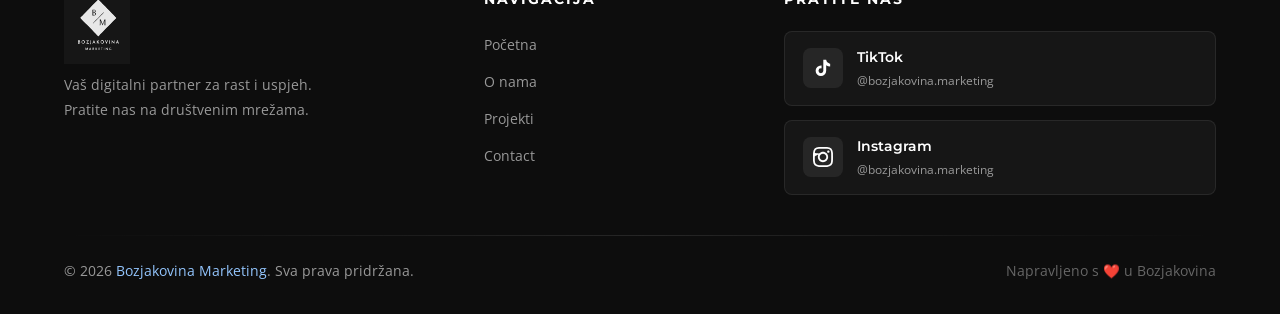
==== commit 83e8842e: "Update faq.html" ====
--- a/faq.html
+++ b/faq.html
@@ -93,7 +93,7 @@
     <section class="hero" style="min-height: 40vh; padding-top: 180px;">
         <div class="hero-content">
             <span class="hero-subtitle">FaQ</span>
-            <h1 class="hero-title">Česta pitanja i <span class="highlight">Odgovori</span></h1>
+            <h1 class="hero-title">Pitanja i <span class="highlight">Odgovori</span></h1>
         </div>
     </section>
     
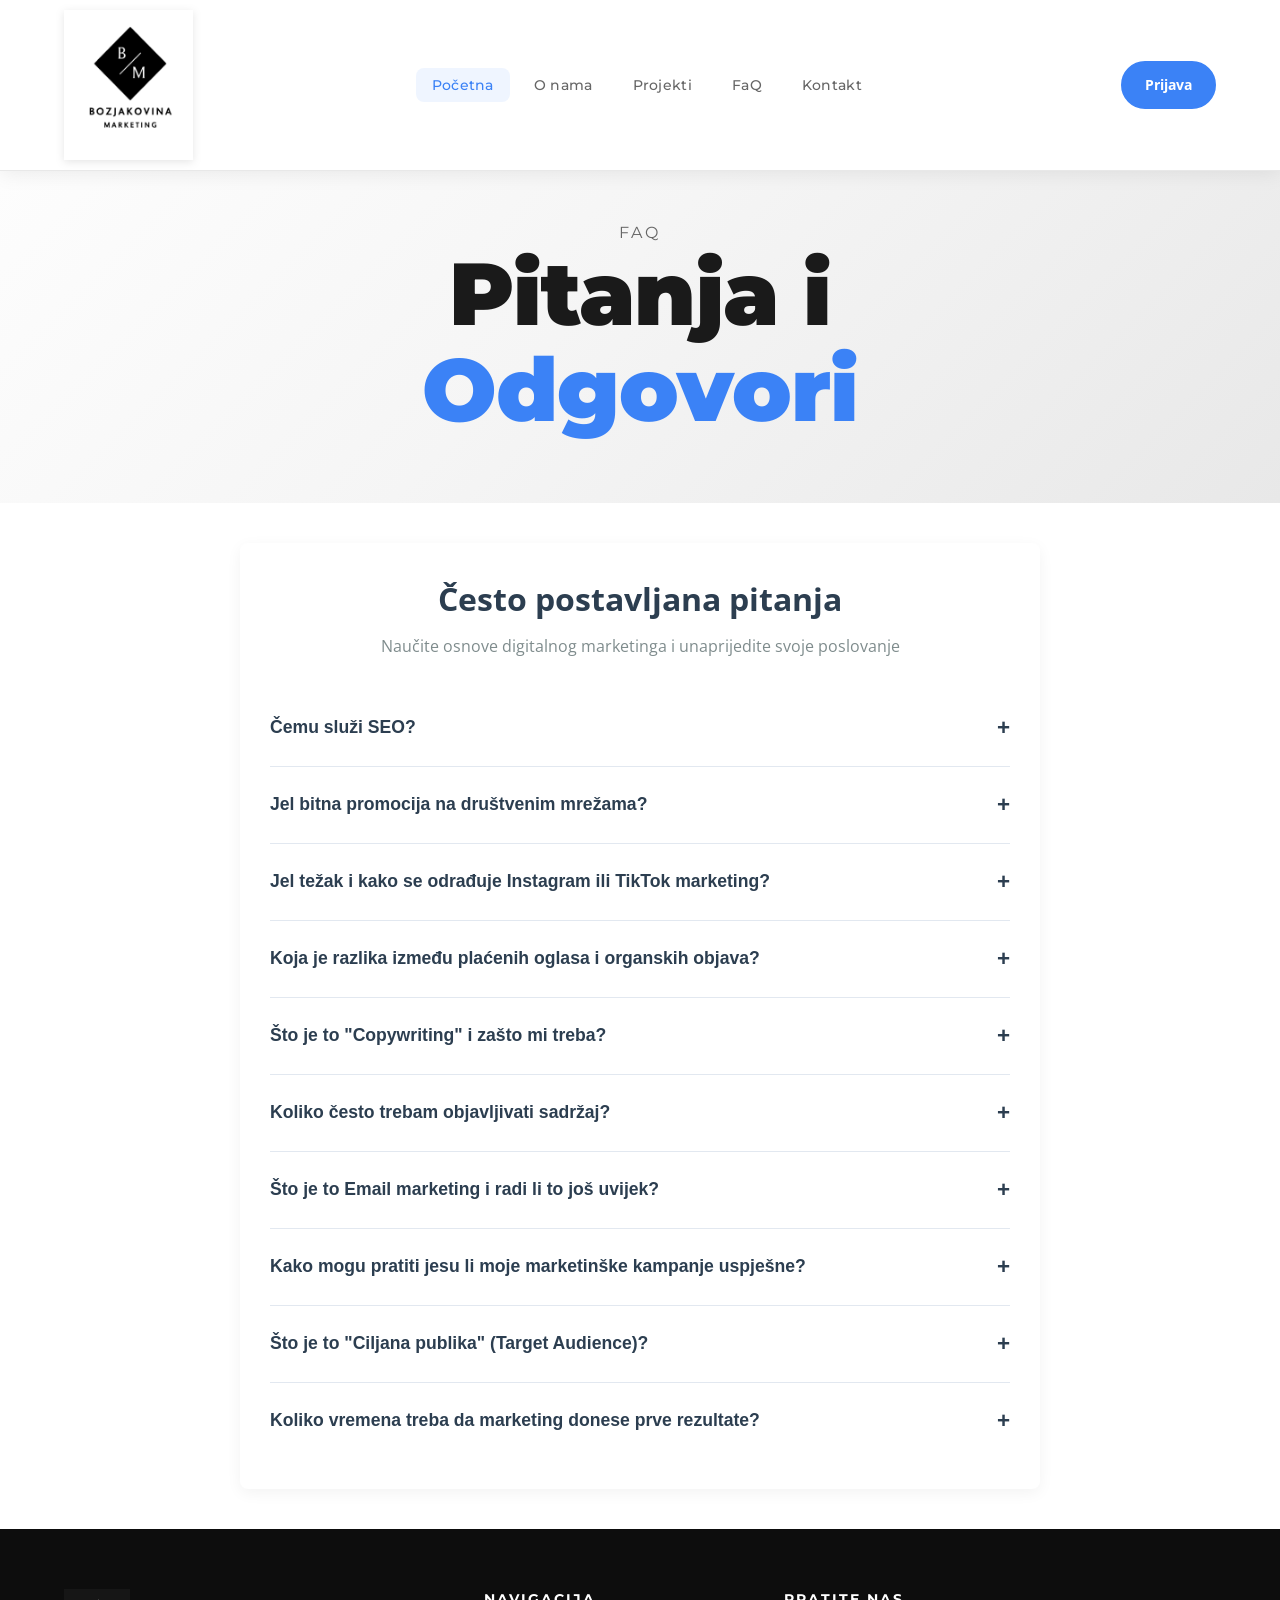
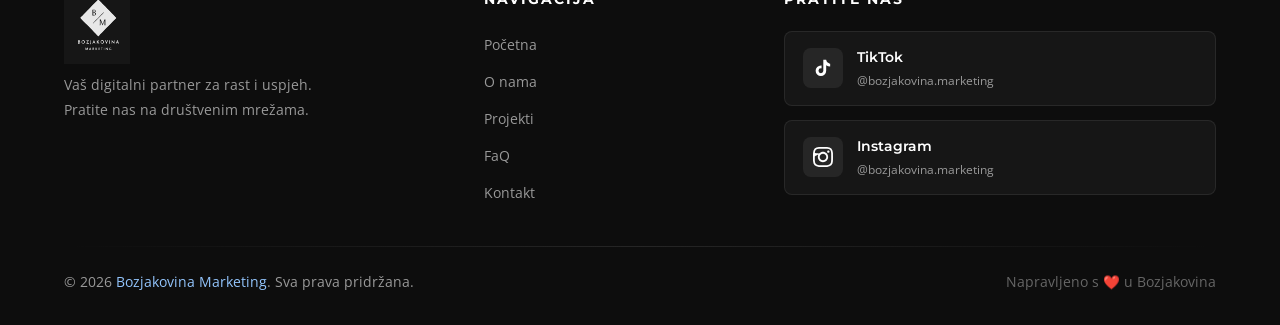
==== commit 6074d924: "Update faq.html" ====
--- a/faq.html
+++ b/faq.html
@@ -237,7 +237,8 @@
                         <li><a href="#home">Početna</a></li>
                         <li><a href="Onama.html">O nama</a></li>
                         <li><a href="projekti.html">Projekti</a></li>
-                        <li><a href="kontakt.html">Contact</a></li>
+                        <li><a href="faq.html">FaQ</a></li>
+                        <li><a href="kontakt.html">Kontakt</a></li>
                     </ul>
                 </div>
 
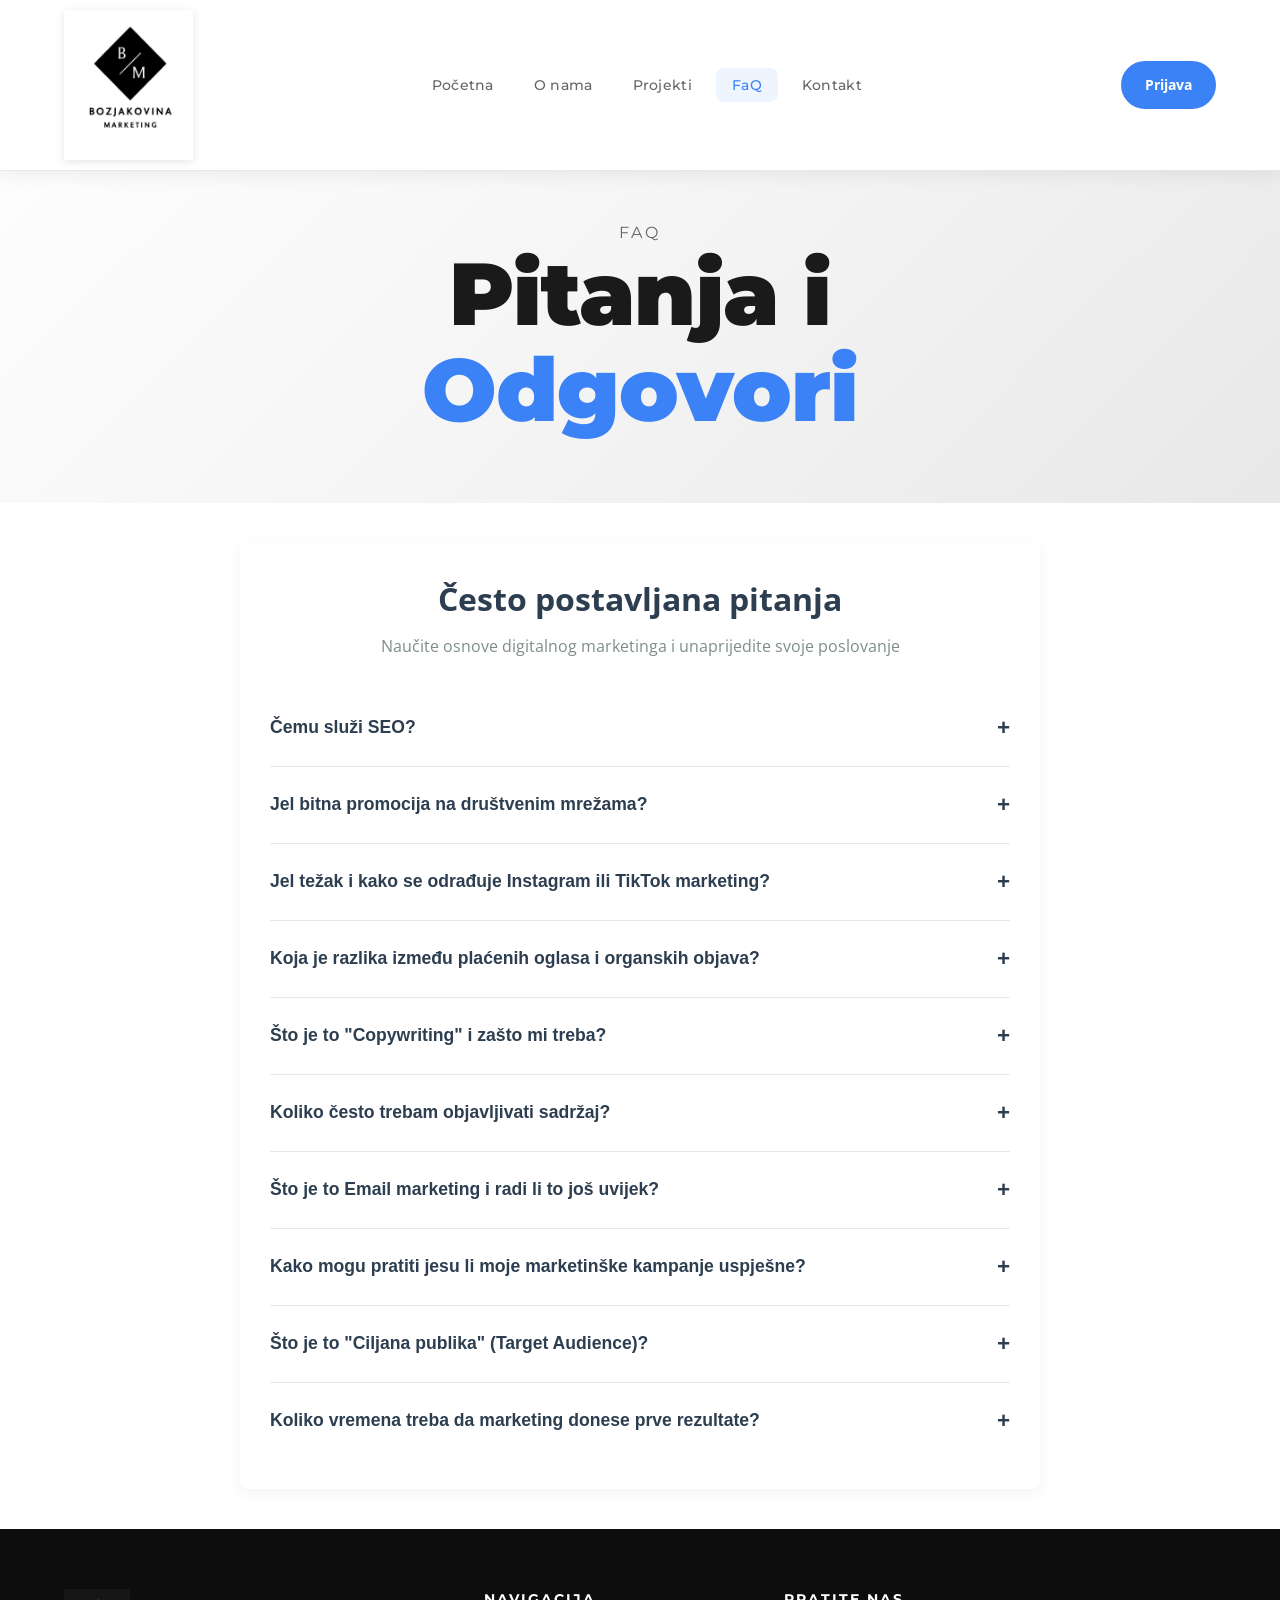
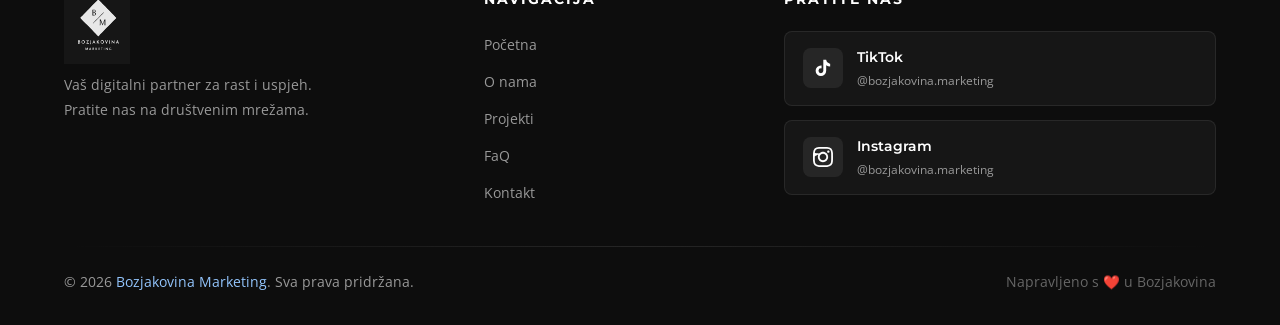
==== commit 9ee74afe: "Update faq.html" ====
--- a/faq.html
+++ b/faq.html
@@ -68,12 +68,12 @@
 
            <nav class="nav">
                 <ul class="nav-list">
-                    <li><a href="index.html" class="nav-link active">Početna</a></li>
+                    <li><a href="index.html" class="nav-link">Početna</a></li>
                     <li><a href="Onama.html" class="nav-link">O nama</a></li>
                     <li><a href="projekti.html" class="nav-link">Projekti</a></li>
-                    <li><a href="faq.html" class="nav-link">FaQ</a></li>
+                    <li><a href="faq.html" class="nav-link active">FaQ</a></li>
                     <li><a href="kontakt.html" class="nav-link">Kontakt</a></li>
-                    <!-- ODJAVA ZA MOBITELE (id: mobile-logout) -->
+
                     <li id="mobile-logout" style="display: none;"><a href="#" onclick="odjava(event)" class="nav-link" style="color: red; font-weight: bold;">Odjava</a></li>
                 </ul>
             </nav>
--- a/style12.css
+++ b/style12.css
@@ -1051,11 +1051,13 @@
     .btn-prijava {
         padding: 6px 15px;
         font-size: 0.8rem;
-        margin-right: 10px; /* Razmak od hamburgera */
+        margin-right: 0;
+        margin-right: 0; /* Razmak od hamburgera */
     }
     
     .header-actions {
-        margin-left: auto; /* Gura gumb prema desno, do hamburgera */
+        margin-left: auto;
+        margin-right: 25px/* Gura gumb prema desno, do hamburgera */
     }
     
     /* Sakrij originalni link Prijave u padajućem meniju ako je ostao */
